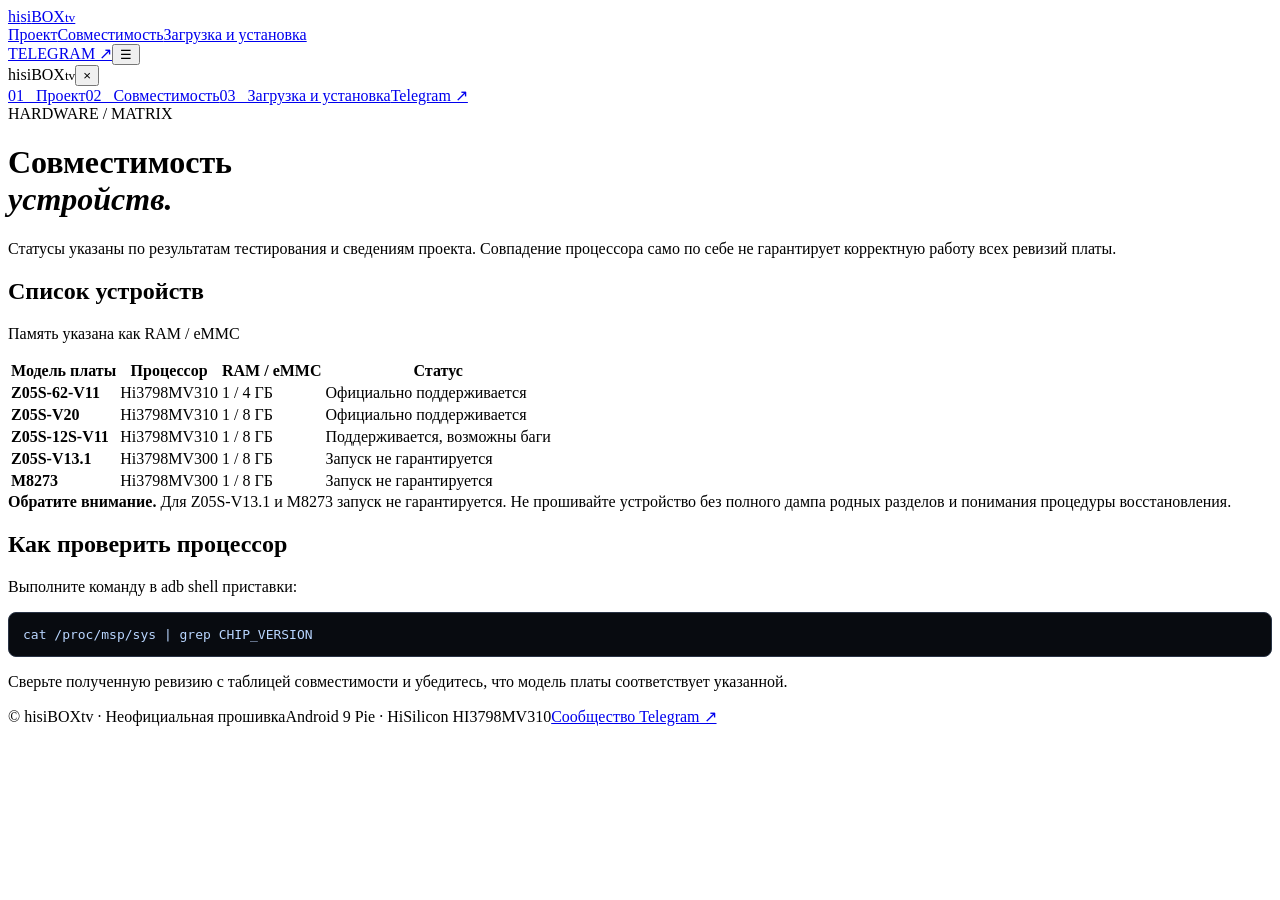
==== compatibility.html @ 4e34ff1b "Add files via upload" ====
<!doctype html><html lang="ru"><head><meta charset="utf-8"><meta name="viewport" content="width=device-width,initial-scale=1"><meta name="theme-color" content="#090b10"><meta name="description" content="hisiBOXtv — неофициальная прошивка для ТВ-приставок HiSilicon HI3798MV310"><title>Совместимость — hisiBOXtv</title><link rel="stylesheet" href="assets/style.css"></head><body><div class="ambient"></div>
<div class="topline"></div><header><div class="wrap nav">
<a class="brand" href="index.html"><span class="h">h</span><span class="i1">i</span><span class="s">s</span><span class="i2">i</span><span>BOX</span><small>tv</small></a>
<nav class="desktop-nav"><a class="" href="index.html">Проект</a><a class="active" href="compatibility.html">Совместимость</a><a class="" href="install.html">Загрузка и установка</a></nav>
<div class="nav-right"><a class="tg" href="https://t.me/+bYCxUr6uEKYyM2Fi" target="_blank" rel="noopener">TELEGRAM ↗</a><button class="menu-toggle" aria-label="Открыть меню" aria-expanded="false">☰</button></div></div></header>
<div class="drawer-backdrop"></div><aside class="drawer" aria-label="Мобильная навигация"><div class="drawer-head"><span class="brand"><span class="h">h</span><span class="i1">i</span><span class="s">s</span><span class="i2">i</span>BOX<small>tv</small></span><button class="close" aria-label="Закрыть меню">×</button></div>
<a class="" href="index.html">01&nbsp;&nbsp; Проект</a><a class="active" href="compatibility.html">02&nbsp;&nbsp; Совместимость</a><a class="" href="install.html">03&nbsp;&nbsp; Загрузка и установка</a><a href="https://t.me/+bYCxUr6uEKYyM2Fi" target="_blank" rel="noopener">Telegram ↗</a></aside>
<main class="wrap">
<div class="hero reveal"><div class="eyebrow">HARDWARE / MATRIX</div><h1>Совместимость<br><em>устройств.</em></h1><p class="lead">Статусы указаны по результатам тестирования и сведениям проекта. Совпадение процессора само по себе не гарантирует корректную работу всех ревизий платы.</p></div>
<section class="section reveal"><div class="section-head"><h2>Список устройств</h2><p>Память указана как RAM / eMMC</p></div><div class="table-wrap"><table><thead><tr><th>Модель платы</th><th>Процессор</th><th>RAM / eMMC</th><th>Статус</th></tr></thead><tbody>
<tr><td><strong>Z05S-62-V11</strong></td><td>Hi3798MV310</td><td>1 / 4 ГБ</td><td><span class="status ok">Официально поддерживается</span></td></tr>
<tr><td><strong>Z05S-V20</strong></td><td>Hi3798MV310</td><td>1 / 8 ГБ</td><td><span class="status ok">Официально поддерживается</span></td></tr>
<tr><td><strong>Z05S-12S-V11</strong></td><td>Hi3798MV310</td><td>1 / 8 ГБ</td><td><span class="status warn">Поддерживается, возможны баги</span></td></tr>
<tr><td><strong>Z05S-V13.1</strong></td><td>Hi3798MV300</td><td>1 / 8 ГБ</td><td><span class="status bad">Запуск не гарантируется</span></td></tr>
<tr><td><strong>M8273</strong></td><td>Hi3798MV300</td><td>1 / 8 ГБ</td><td><span class="status bad">Запуск не гарантируется</span></td></tr>
</tbody></table></div></section>
<section class="section reveal"><div class="notice"><strong>Обратите внимание.</strong> Для Z05S-V13.1 и M8273 запуск не гарантируется. Не прошивайте устройство без полного дампа родных разделов и понимания процедуры восстановления.</div></section>
<section class="section reveal"><div class="panel"><h2>Как проверить процессор</h2><p>Выполните команду в adb shell приставки:</p><pre style="white-space:pre-wrap;overflow-wrap:anywhere;background:#080b10;border:1px solid #293345;padding:14px;border-radius:8px;color:#b9d6ff">cat /proc/msp/sys | grep CHIP_VERSION</pre><p>Сверьте полученную ревизию с таблицей совместимости и убедитесь, что модель платы соответствует указанной.</p></div></section>
</main><footer><div class="wrap foot"><span>© hisiBOXtv · Неофициальная прошивка</span><span>Android 9 Pie · HiSilicon HI3798MV310</span><span><a href="https://t.me/+bYCxUr6uEKYyM2Fi">Сообщество Telegram ↗</a></span></div></footer><script src="assets/app.js"></script></body></html>
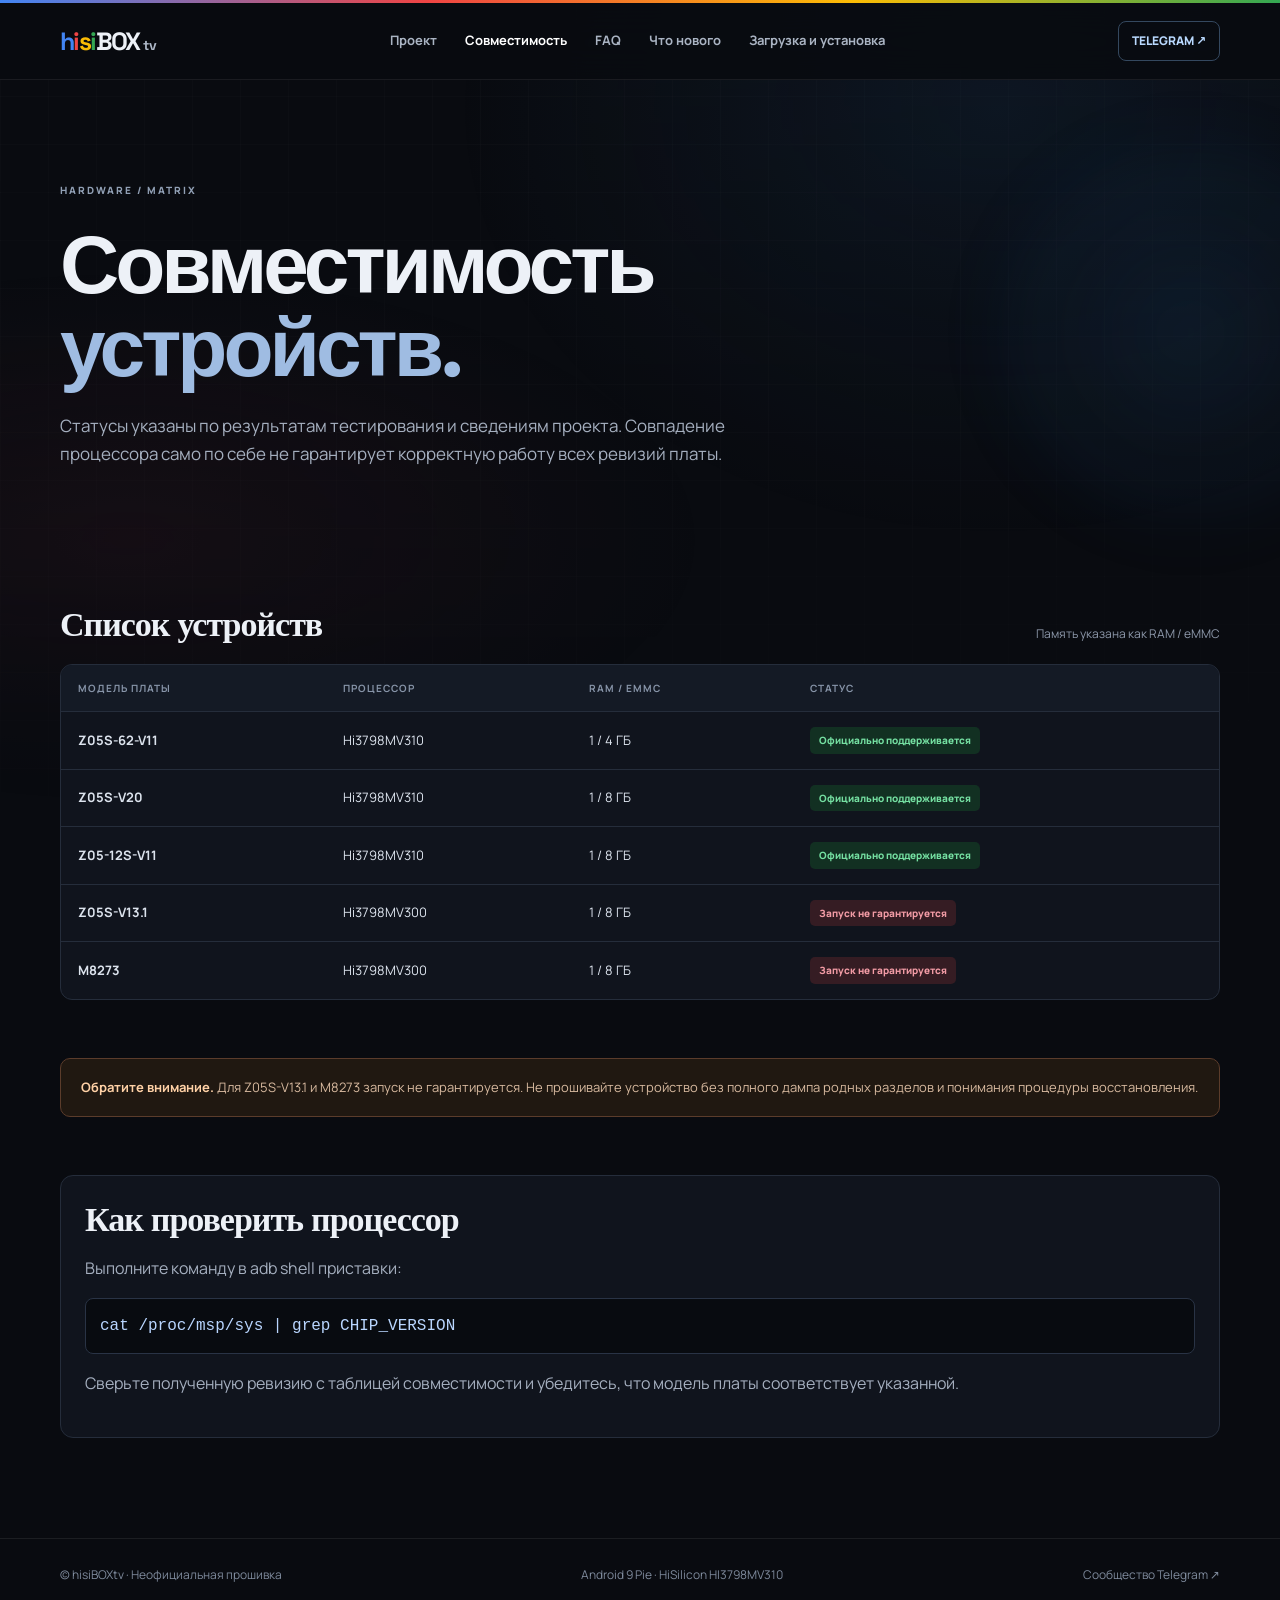
==== commit 3c2b64bf: "Add files via upload" ====
--- a/compatibility.html
+++ b/compatibility.html
@@ -1,16 +1,16 @@
 <!doctype html><html lang="ru"><head><meta charset="utf-8"><meta name="viewport" content="width=device-width,initial-scale=1"><meta name="theme-color" content="#090b10"><meta name="description" content="hisiBOXtv — неофициальная прошивка для ТВ-приставок HiSilicon HI3798MV310"><title>Совместимость — hisiBOXtv</title><link rel="stylesheet" href="assets/style.css"></head><body><div class="ambient"></div>
 <div class="topline"></div><header><div class="wrap nav">
 <a class="brand" href="index.html"><span class="h">h</span><span class="i1">i</span><span class="s">s</span><span class="i2">i</span><span>BOX</span><small>tv</small></a>
-<nav class="desktop-nav"><a class="" href="index.html">Проект</a><a class="active" href="compatibility.html">Совместимость</a><a class="" href="install.html">Загрузка и установка</a></nav>
+<nav class="desktop-nav"><a class="" href="index.html">Проект</a><a class="active" href="compatibility.html">Совместимость</a><a class="" href="faq.html">FAQ</a><a class="" href="changelog.html">Что нового</a><a class="" href="install.html">Загрузка и установка</a></nav>
 <div class="nav-right"><a class="tg" href="https://t.me/+bYCxUr6uEKYyM2Fi" target="_blank" rel="noopener">TELEGRAM ↗</a><button class="menu-toggle" aria-label="Открыть меню" aria-expanded="false">☰</button></div></div></header>
 <div class="drawer-backdrop"></div><aside class="drawer" aria-label="Мобильная навигация"><div class="drawer-head"><span class="brand"><span class="h">h</span><span class="i1">i</span><span class="s">s</span><span class="i2">i</span>BOX<small>tv</small></span><button class="close" aria-label="Закрыть меню">×</button></div>
-<a class="" href="index.html">01&nbsp;&nbsp; Проект</a><a class="active" href="compatibility.html">02&nbsp;&nbsp; Совместимость</a><a class="" href="install.html">03&nbsp;&nbsp; Загрузка и установка</a><a href="https://t.me/+bYCxUr6uEKYyM2Fi" target="_blank" rel="noopener">Telegram ↗</a></aside>
+<a class="" href="index.html">01&nbsp;&nbsp; Проект</a><a class="active" href="compatibility.html">02&nbsp;&nbsp; Совместимость</a><a class="" href="faq.html">03&nbsp;&nbsp; FAQ</a><a class="" href="changelog.html">04&nbsp;&nbsp; Что нового</a><a class="" href="install.html">05&nbsp;&nbsp; Загрузка и установка</a><a href="https://t.me/+bYCxUr6uEKYyM2Fi" target="_blank" rel="noopener">Telegram ↗</a></aside>
 <main class="wrap">
 <div class="hero reveal"><div class="eyebrow">HARDWARE / MATRIX</div><h1>Совместимость<br><em>устройств.</em></h1><p class="lead">Статусы указаны по результатам тестирования и сведениям проекта. Совпадение процессора само по себе не гарантирует корректную работу всех ревизий платы.</p></div>
 <section class="section reveal"><div class="section-head"><h2>Список устройств</h2><p>Память указана как RAM / eMMC</p></div><div class="table-wrap"><table><thead><tr><th>Модель платы</th><th>Процессор</th><th>RAM / eMMC</th><th>Статус</th></tr></thead><tbody>
 <tr><td><strong>Z05S-62-V11</strong></td><td>Hi3798MV310</td><td>1 / 4 ГБ</td><td><span class="status ok">Официально поддерживается</span></td></tr>
 <tr><td><strong>Z05S-V20</strong></td><td>Hi3798MV310</td><td>1 / 8 ГБ</td><td><span class="status ok">Официально поддерживается</span></td></tr>
-<tr><td><strong>Z05S-12S-V11</strong></td><td>Hi3798MV310</td><td>1 / 8 ГБ</td><td><span class="status warn">Поддерживается, возможны баги</span></td></tr>
+<tr><td><strong>Z05-12S-V11</strong></td><td>Hi3798MV310</td><td>1 / 8 ГБ</td><td><span class="status ok">Официально поддерживается</span></td></tr>
 <tr><td><strong>Z05S-V13.1</strong></td><td>Hi3798MV300</td><td>1 / 8 ГБ</td><td><span class="status bad">Запуск не гарантируется</span></td></tr>
 <tr><td><strong>M8273</strong></td><td>Hi3798MV300</td><td>1 / 8 ГБ</td><td><span class="status bad">Запуск не гарантируется</span></td></tr>
 </tbody></table></div></section>
--- a/assets/style.css
+++ b/assets/style.css
@@ -0,0 +1,21 @@
+
+@import url('https://fonts.googleapis.com/css2?family=Manrope:wght@400;500;600;700;800&family=Space+Grotesk:wght@400;500;600;700&display=swap');
+:root{--bg:#090b10;--panel:#10141d;--panel2:#141a25;--line:#252d3b;--muted:#8d98aa;--text:#edf1f7;--red:#ef4444;--blue:#4285f4;--yellow:#fbbc05;--green:#34a853;--max:1160px}
+*{box-sizing:border-box}html{scroll-behavior:smooth;scroll-padding-top:90px}body{margin:0;background:var(--bg);color:var(--text);font:16px/1.65 Manrope,system-ui,sans-serif;overflow-x:hidden}a{color:inherit;text-decoration:none}button{font:inherit}
+body:before{content:"";position:fixed;inset:0;pointer-events:none;z-index:-2;background:radial-gradient(ellipse at 78% 12%,#17304a55,transparent 38%),radial-gradient(ellipse at 10% 60%,#421a2550,transparent 35%),linear-gradient(#ffffff04 1px,transparent 1px),linear-gradient(90deg,#ffffff04 1px,transparent 1px);background-size:auto,auto,48px 48px,48px 48px;mask-image:linear-gradient(to bottom,#000 0%,#0009 65%,transparent)}
+.ambient{position:fixed;width:38vw;height:38vw;min-width:260px;min-height:260px;right:-12vw;top:10vh;border-radius:50%;background:radial-gradient(circle,#2867a522,transparent 68%);filter:blur(18px);pointer-events:none;z-index:-1;animation:float 15s ease-in-out infinite alternate}
+.ambient:after{content:"";position:absolute;inset:18%;border:1px solid #7db7ff22;border-radius:50%;box-shadow:0 0 80px #3478ba12;animation:orbit 28s linear infinite}
+@keyframes float{to{transform:translate(-8vw,12vh) scale(1.15)}}@keyframes orbit{to{transform:rotate(360deg)}}
+.wrap{width:min(var(--max),calc(100% - 48px));margin:auto}.topline{height:3px;background:linear-gradient(90deg,var(--blue),var(--red),var(--yellow),var(--green))}
+header{position:sticky;top:0;z-index:20;background:#090b10d9;backdrop-filter:blur(18px);border-bottom:1px solid #ffffff12}.nav{height:76px;display:flex;align-items:center;justify-content:space-between;gap:24px}.brand{font:800 25px/1 'Space Grotesk',sans-serif;letter-spacing:-1.6px;white-space:nowrap}.brand .h{color:var(--blue)}.brand .i1{color:var(--red)}.brand .s{color:var(--yellow)}.brand .i2{color:var(--green)}.brand small{font-size:14px;color:#aeb8c8;letter-spacing:0;margin-left:3px}.desktop-nav{display:flex;gap:28px;color:#aab4c3;font-size:13px;font-weight:700}.desktop-nav a{transition:color .2s}.desktop-nav a:hover,.desktop-nav a.active{color:#fff}.nav-right{display:flex;align-items:center;gap:12px}.tg{border:1px solid #34485f;border-radius:8px;padding:9px 13px;font-size:12px;font-weight:800;color:#b9d9ff;transition:.2s}.tg:hover{background:#16283b;border-color:#5798d4}
+.menu-toggle{display:none;width:42px;height:42px;border:1px solid var(--line);background:#111722;border-radius:10px;color:white;cursor:pointer;align-items:center;justify-content:center;font-size:20px}
+.drawer-backdrop{position:fixed;inset:0;background:#0009;z-index:29;opacity:0;visibility:hidden;transition:.3s}.drawer{position:fixed;z-index:30;right:0;top:0;height:100dvh;width:min(340px,86vw);padding:26px;background:#0e131c;border-left:1px solid #283243;transform:translateX(105%);transition:transform .38s cubic-bezier(.2,.8,.2,1);display:flex;flex-direction:column;gap:8px}.drawer.open{transform:translateX(0)}.drawer-backdrop.open{opacity:1;visibility:visible}.drawer-head{display:flex;justify-content:space-between;align-items:center;margin-bottom:24px}.drawer a{padding:15px 13px;border:1px solid transparent;border-radius:10px;color:#c4ccda;font-weight:700}.drawer a:hover,.drawer a.active{background:#182231;border-color:#2b3d54;color:#fff}.drawer .close{border:0;background:transparent;color:white;font-size:27px;cursor:pointer}
+main{padding:68px 0 100px}.eyebrow{display:flex;align-items:center;gap:10px;color:#91a0b5;text-transform:uppercase;letter-spacing:2px;font-size:10px;font-weight:800}.dot{width:7px;height:7px;background:#4ade80;border-radius:50%;box-shadow:0 0 12px #4ade8077}.hero{padding:34px 0 62px;max-width:850px}.hero h1{font:700 clamp(42px,7vw,82px)/1.02 'Space Grotesk',sans-serif;letter-spacing:-4px;margin:24px 0 22px}.hero h1 em{font-style:normal;color:#9fbce2}.lead{max-width:700px;color:#a5afbf;font-size:17px}.actions{display:flex;flex-wrap:wrap;gap:12px;margin-top:30px}.btn{display:inline-flex;align-items:center;justify-content:center;min-height:46px;padding:0 18px;border-radius:8px;font-size:13px;font-weight:800;border:1px solid #344052;transition:transform .2s,border-color .2s,background .2s}.btn:hover{transform:translateY(-2px);border-color:#7186a5}.btn.primary{background:#e5484d;border-color:#e5484d;color:#fff}.btn.primary:hover{background:#f15a60}
+.meta-grid{display:grid;grid-template-columns:repeat(3,1fr);gap:12px;margin-top:34px}.meta{padding:18px 20px;border:1px solid var(--line);background:#10141dcc;border-radius:12px}.meta span{display:block;color:var(--muted);font-size:11px;font-weight:700;text-transform:uppercase;letter-spacing:1px}.meta strong{display:block;margin-top:5px;font:600 19px 'Space Grotesk'}
+.section{margin-top:58px}.section-head{display:flex;justify-content:space-between;align-items:end;gap:20px;margin-bottom:20px}.section h2{font:600 clamp(24px,3vw,34px)/1.15 'Space Grotesk';letter-spacing:-1px;margin:0}.section-head p{color:var(--muted);font-size:12px;margin:0}.feature-grid{display:grid;grid-template-columns:repeat(3,1fr);gap:12px}.feature{background:linear-gradient(145deg,#141a25,#0e121a);border:1px solid var(--line);border-radius:12px;padding:22px;min-height:154px;transition:transform .25s,border-color .25s}.feature:hover{transform:translateY(-4px);border-color:#465b78}.feature .num{color:#64748b;font:600 11px 'Space Grotesk';letter-spacing:1px}.feature h3{font:600 17px 'Space Grotesk';margin:15px 0 7px}.feature p{color:#98a4b5;font-size:13px;margin:0}
+.notice{border:1px solid #5b3c2b;background:#201811;border-radius:10px;padding:18px 20px;color:#d7b99f;font-size:13px}.notice strong{color:#ffd1a6}.panel{border:1px solid var(--line);background:#10141d;border-radius:13px;padding:24px}.panel p{color:#a5afbf}.table-wrap{width:100%;overflow-x:auto;border:1px solid var(--line);border-radius:12px;background:#10141d}table{border-collapse:collapse;width:100%;min-width:680px;text-align:left}th,td{padding:15px 17px;border-bottom:1px solid #252d3b;font-size:13px}th{color:#8794a8;text-transform:uppercase;letter-spacing:1px;font-size:10px;background:#141a25}td{color:#dce3ed}tr:last-child td{border-bottom:0}.status{display:inline-block;padding:5px 9px;border-radius:5px;font-size:10px;font-weight:800;white-space:normal}.ok{background:#123022;color:#75e0a2}.warn{background:#342817;color:#f3c77a}.bad{background:#351c23;color:#f29ba5}
+.steps{display:grid;gap:10px}.step{display:grid;grid-template-columns:64px 1fr;gap:18px;padding:20px;border:1px solid var(--line);background:#10141d;border-radius:10px}.step .n{font:600 23px 'Space Grotesk';color:#71839b}.step h3{font:600 16px 'Space Grotesk';margin:0 0 5px}.step p{margin:0;color:#9da9ba;font-size:13px}.linklist{display:grid;gap:10px}.linkrow{display:flex;justify-content:space-between;align-items:center;gap:16px;padding:16px 18px;border:1px solid var(--line);border-radius:9px;background:#10141d;min-width:0}.linkrow span{overflow-wrap:anywhere}.linkrow a{color:#9dc7ff;font-size:13px;font-weight:800;overflow-wrap:anywhere;text-align:right}.linkrow a:hover{color:white}
+footer{border-top:1px solid #ffffff14;padding:26px 0 40px;color:#7e8a9c;font-size:12px}.foot{display:flex;justify-content:space-between;gap:18px;flex-wrap:wrap}
+.reveal{opacity:0;transform:translateY(18px);transition:opacity .7s ease,transform .7s cubic-bezier(.2,.7,.2,1)}.reveal.visible{opacity:1;transform:none}
+@media(max-width:760px){.wrap{width:min(100% - 32px,var(--max))}.nav{height:66px}.desktop-nav,.nav-right .tg{display:none}.menu-toggle{display:flex}.brand{font-size:23px}main{padding:38px 0 70px}.hero{padding:25px 0 42px}.hero h1{letter-spacing:-2.5px;font-size:clamp(40px,12vw,62px)}.lead{font-size:15px}.meta-grid{grid-template-columns:1fr;gap:8px}.meta{padding:14px 16px}.feature-grid{grid-template-columns:1fr}.feature{min-height:0}.section{margin-top:42px}.section-head{display:block}.section-head p{margin-top:8px}.panel{padding:18px}.step{grid-template-columns:42px 1fr;gap:12px;padding:16px}.step .n{font-size:19px}.linkrow{align-items:flex-start;flex-direction:column;gap:6px}.linkrow a{text-align:left}.actions .btn{width:100%}.foot{display:block}.foot span{display:block;margin-top:8px}}
+@media(prefers-reduced-motion:reduce){*,*:before,*:after{scroll-behavior:auto!important;animation:none!important;transition:none!important}.reveal{opacity:1;transform:none}}
